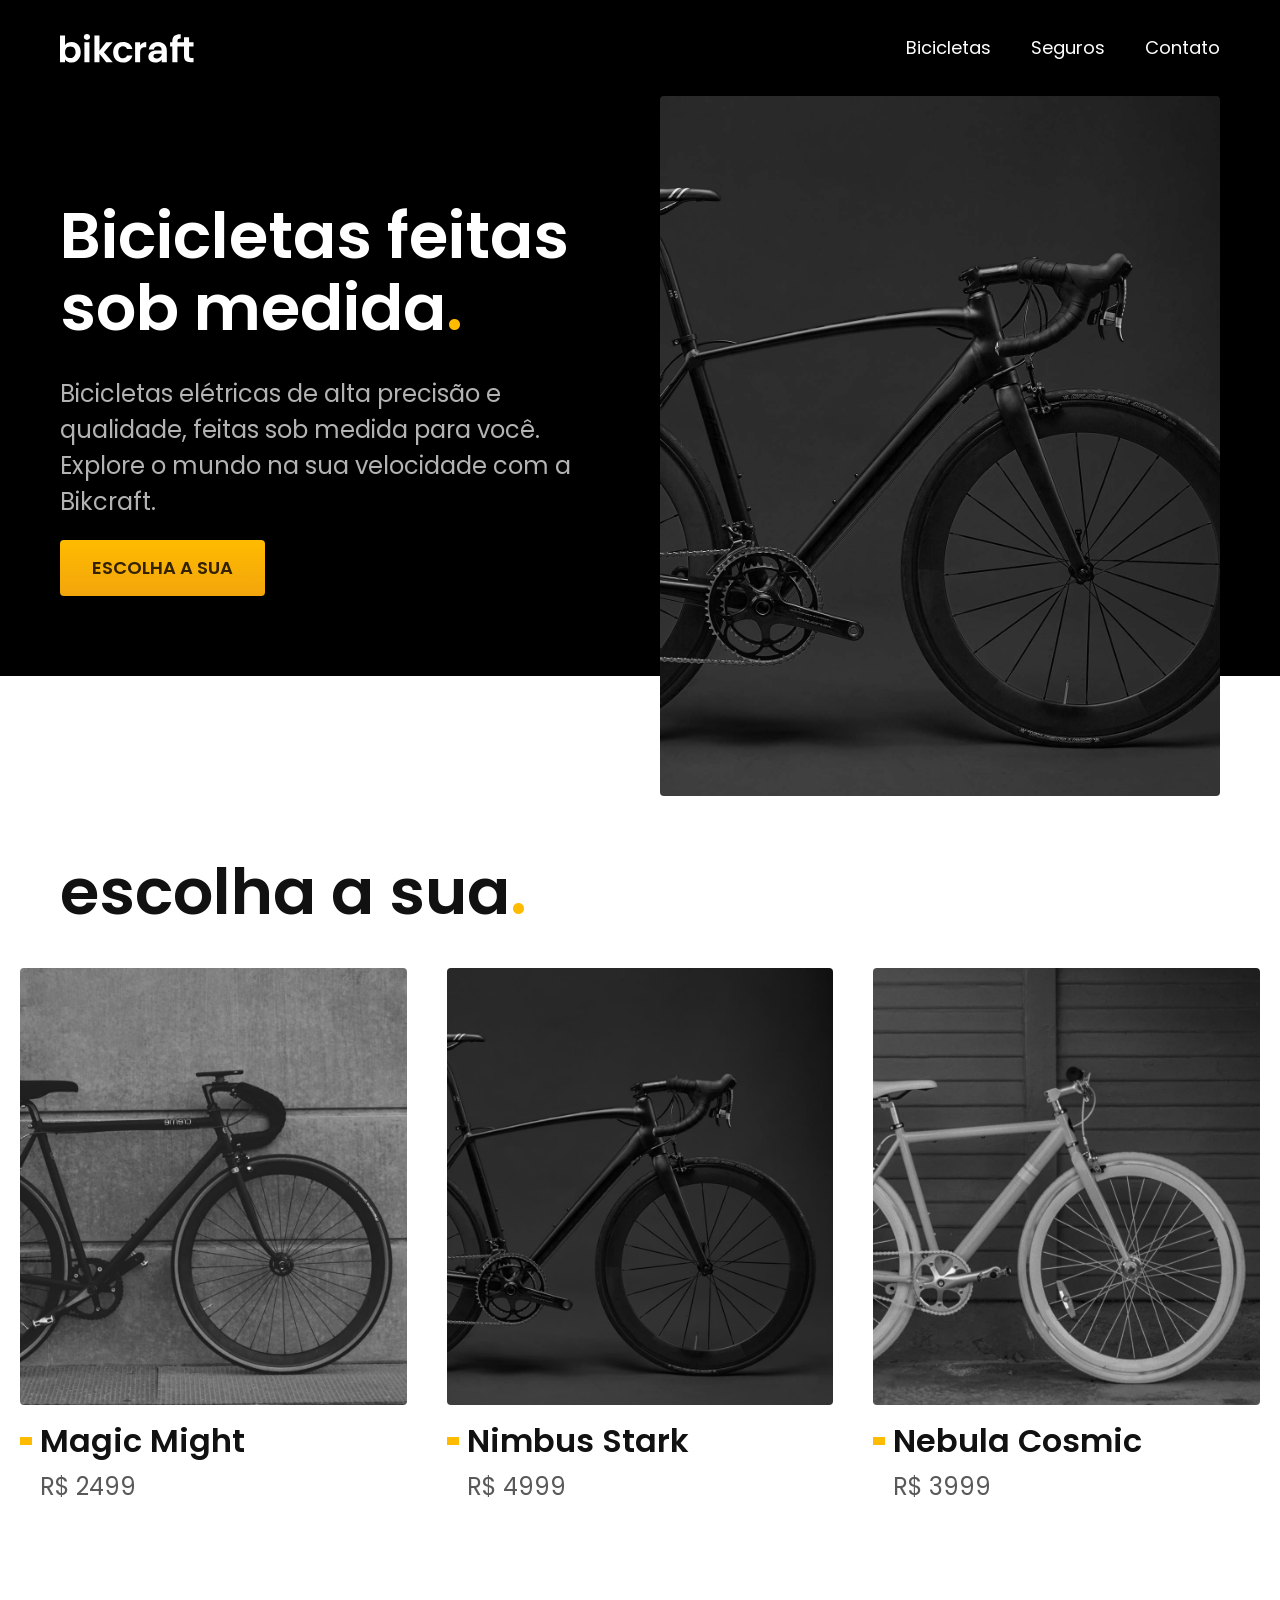
==== projeto-bikcraft-feito-por-mim/index.html @ 69e7bd7e "1012 Bicicletas Lista" ====
<!DOCTYPE html>
<html lang="pt-br">

<head>
    <meta charset="UTF-8">
    <meta http-equiv="X-UA-Compatible" content="IE=edge">
    <meta name="viewport" content="width=device-width, initial-scale=1.0">

    <title>projeto-Bikcraft-feito-por-mim-acompanhando-professor</title>
    <!-- O titulo é uma parte muito importante para otimizar a busca do site no google. -->

    <meta name="description"
        content="Bicicletas elétricas de alta precisão e qualidade, feitas sob medida para você. Explore o mundo na sua velocidade com a Bikcraft.">
    <!-- A área de descrição do site é importante para falar qual o proposito do site para o usuário -->

    <link rel="stylesheet" href="./css/style.css">

    <!-- FONTES -->
    <link rel="preconnect" href="https://fonts.googleapis.com">
    <link rel="preconnect" href="https://fonts.gstatic.com" crossorigin>
    <link
        href="https://fonts.googleapis.com/css2?family=Poppins:wght@400;600&family=Roboto:ital,wght@0,500;1,400&display=swap"
        rel="stylesheet">
</head>
<header class="header-bg">
    <div class="header">
        <a href="./">
            <img src="./img/bikcraft.svg" alt="Bikcraft">
        </a>
        <nav aria-label="primaria">
            <ul class="header-menu font-1-m cor-0">
                <li><a href="./bicicletas.html">Bicicletas</a></li>
                <li><a href="./seguros.html">Seguros</a></li>
                <li><a href="./contato.html">Contato</a></li>
            </ul>
        </nav>
    </div>
</header>

<main class="intro-bg">
    <div class="intro">
        <div class="intro-conteudo">
            <h1 class="font-1-xxl cor-0">Bicicletas feitas sob medida<span class="cor-p1">.</span></h1>
            <p class="font-2-l cor-5">Bicicletas elétricas de alta precisão e qualidade, feitas sob medida para
                você.
                Explore o mundo na sua
                velocidade com a Bikcraft.</p>
            <a class="botao" href="./bicicletas.html">Escolha a sua</a>
        </div>
        <div>
            <img src="./img/fotos/introducao.jpg" alt="Bicicleta elétrica preta.">
        </div>
    </div>
</main>


<article class="bicicletas-lista">
    <h2 class="font-1-xxl">escolha a sua<span class="cor-p1">.</span></h2>
    <ul>
        <li><a href="./bicicletas/magic.html">
                <img src="./img/bicicletas/magic-home.jpg" alt="Bicicleta preta">
                <h3 class="font-1-xl">Magic Might</h3>
                <span class="font-2-l cor-8">R$ 2499</span>
            </a>
        </li>

        <li><a href="./bicicletas/nimbus.html">
                <img src="./img/bicicletas/nimbus-home.jpg" alt="Bicicleta preta">
                <h3 class="font-1-xl">Nimbus Stark</h3>
                <span class="font-2-l cor-8">R$ 4999</span>
            </a>
        </li>

        <li><a href="./bicicletas/nebula.html">
                <img src="./img/bicicletas/nebula-home.jpg" alt="Bicicleta preta">
                <h3 class="font-1-xl">Nebula Cosmic</h3>
                <span class="font-2-l cor-8">R$ 3999</span>
            </a>
        </li>
    </ul>
</article>

<body>
</body>

</html>
---- projeto-bikcraft-feito-por-mim/css/style.css ----
@import url(./global/global.css);
@import url(./utilidades/tipografia.css);
@import url(./utilidades/cores.css);

@import url(./global/header.css);

/* UTILIDADES */
@import url(./utilidades/componente.css);

/* HOME */
@import url(./home/intro.css);

/* BICICLETAS */
@import url(./bicicletas/bicicletas-lista.css);
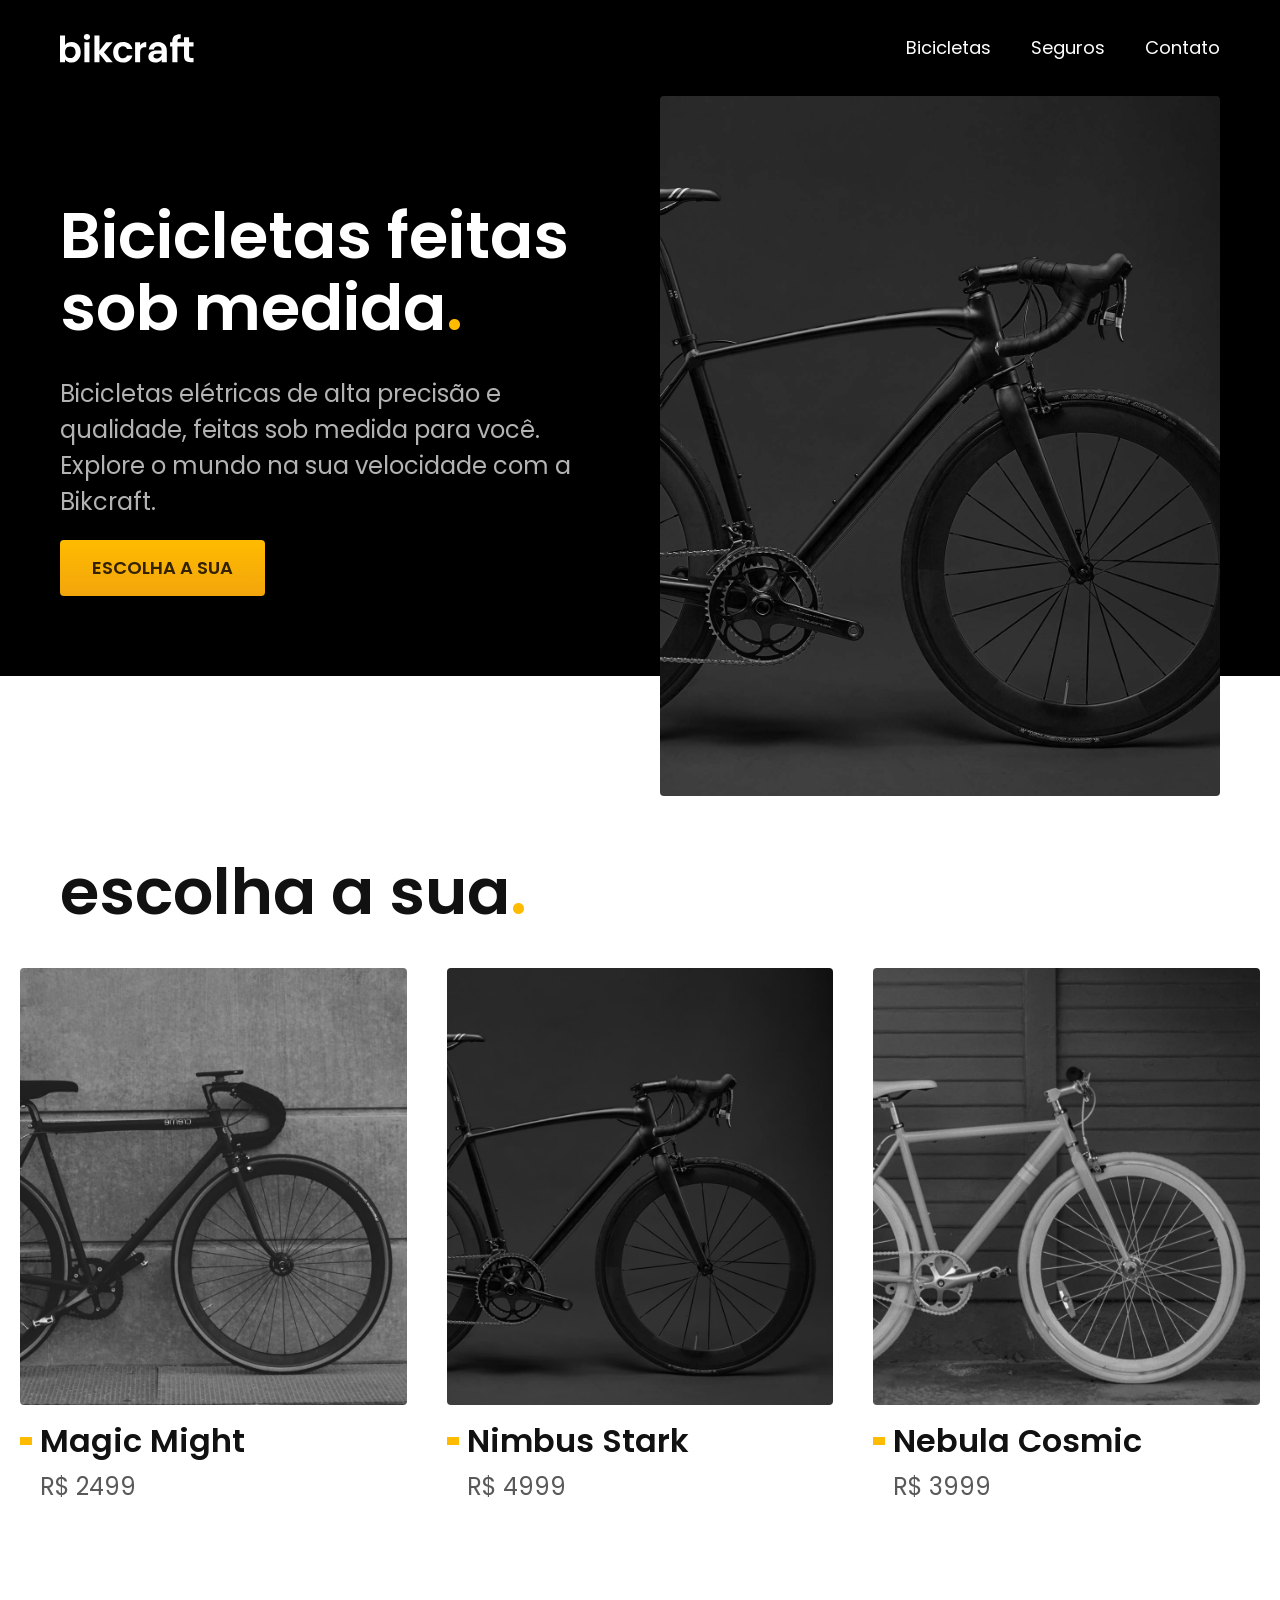
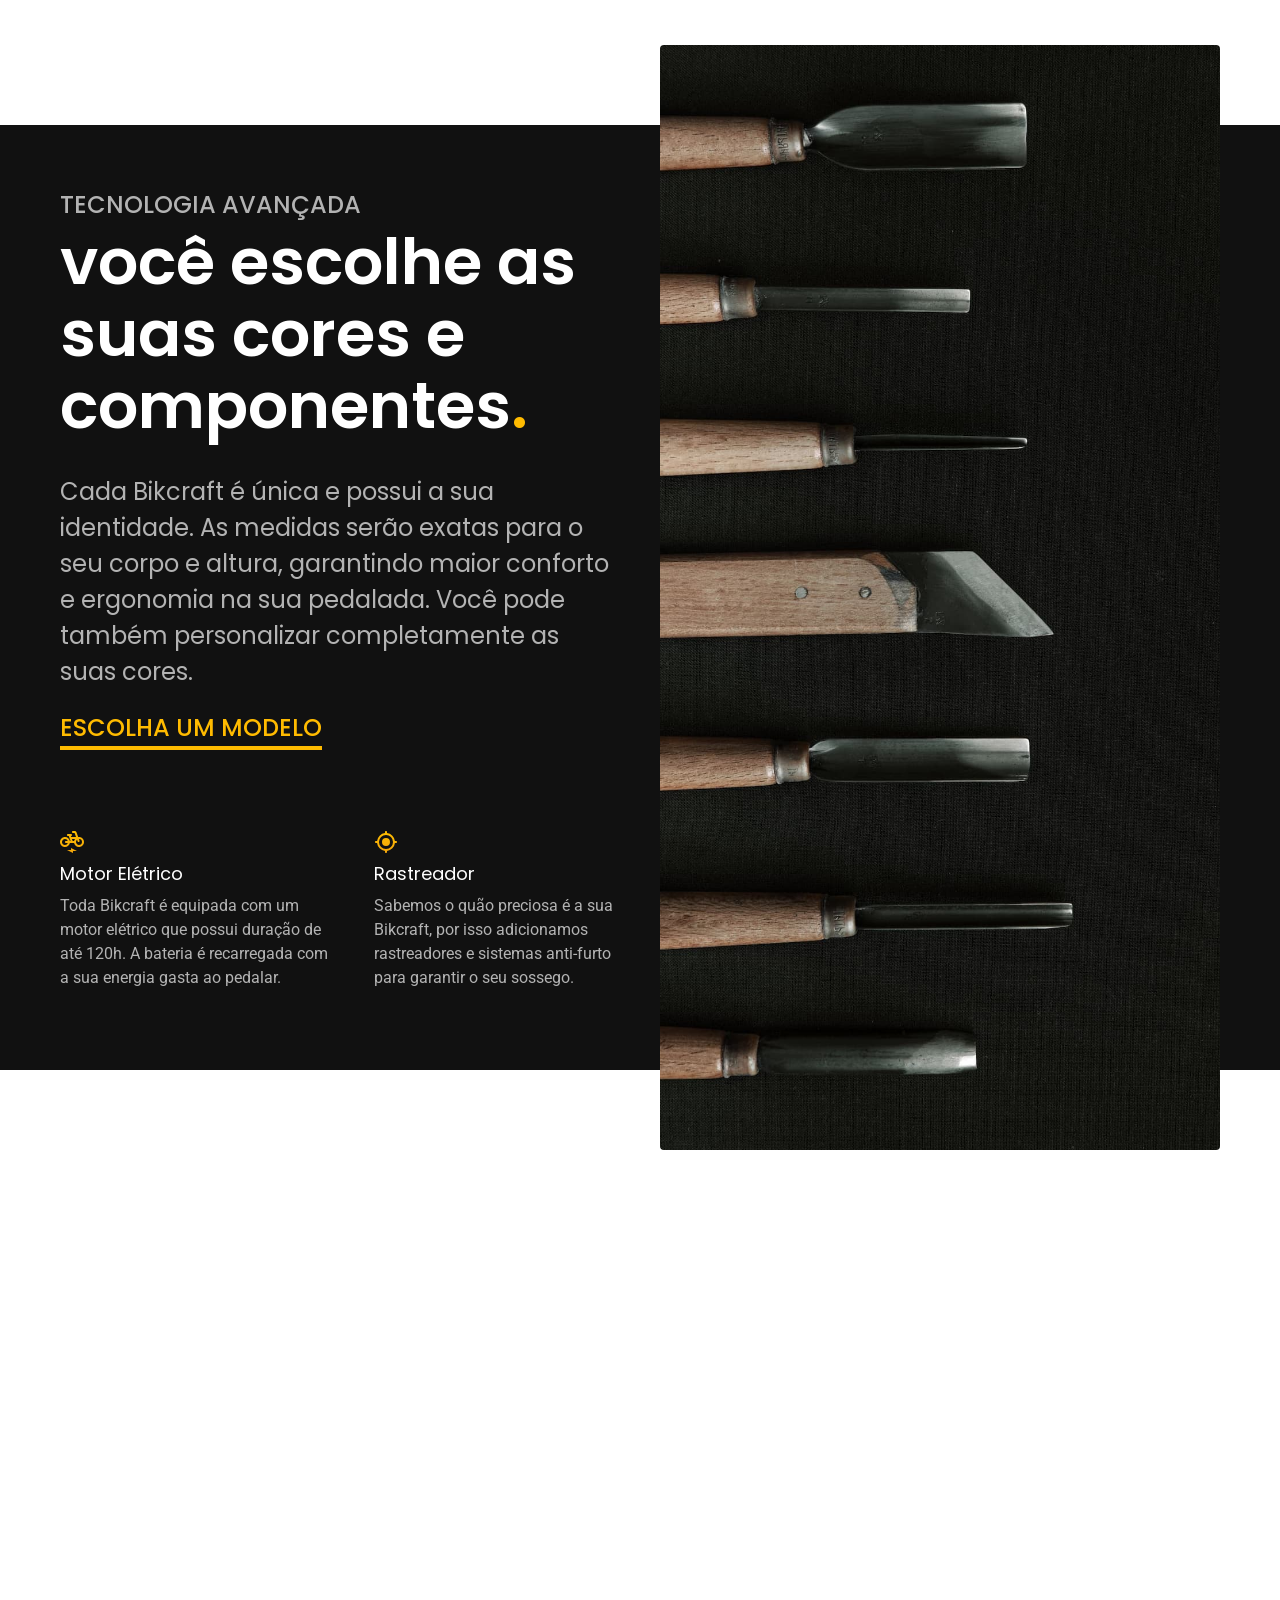
==== commit 05839cdf: "1014 Tecnologia" ====
--- a/projeto-bikcraft-feito-por-mim/index.html
+++ b/projeto-bikcraft-feito-por-mim/index.html
@@ -23,7 +23,7 @@
         rel="stylesheet">
 </head>
 <header class="header-bg">
-    <div class="header">
+    <div class=" header container">
         <a href="./">
             <img src="./img/bikcraft.svg" alt="Bikcraft">
         </a>
@@ -38,7 +38,7 @@
 </header>
 
 <main class="intro-bg">
-    <div class="intro">
+    <div class="container intro">
         <div class="intro-conteudo">
             <h1 class="font-1-xxl cor-0">Bicicletas feitas sob medida<span class="cor-p1">.</span></h1>
             <p class="font-2-l cor-5">Bicicletas elétricas de alta precisão e qualidade, feitas sob medida para
@@ -55,7 +55,7 @@
 
 
 <article class="bicicletas-lista">
-    <h2 class="font-1-xxl">escolha a sua<span class="cor-p1">.</span></h2>
+    <h2 class="container font-1-xxl">escolha a sua<span class="cor-p1">.</span></h2>
     <ul>
         <li><a href="./bicicletas/magic.html">
                 <img src="./img/bicicletas/magic-home.jpg" alt="Bicicleta preta">
@@ -80,6 +80,41 @@
     </ul>
 </article>
 
+<article class="tecnologia-bg">
+    <div class="tecnologia container">
+        <div class="tecnologia-conteudo">
+            <span class="font-2-l-b cor-5">Tecnologia Avançada</span>
+            <h2 class="font-1-xxl cor-0">você escolhe as suas cores e componentes<span class="cor-p1">.</span></h2>
+            <p class="font-2-l cor-5">Cada Bikcraft é única e possui a sua identidade. As medidas serão exatas para o
+                seu corpo e altura,
+                garantindo maior conforto e ergonomia na sua pedalada. Você pode também personalizar completamente as
+                suas cores.</p>
+            <a class="link" href="./bicicletas.html">Escolha um modelo</a>
+            <div class="tecnologia-vantagem">
+                <div>
+                    <img src="./img/icones/eletrica.svg" alt="">
+                    <h3 class="font-1-m cor-0">Motor Elétrico</h3>
+                    <p class="font-2-s cor-5">Toda Bikcraft é equipada com um motor elétrico que possui duração de até
+                        120h.
+                        A bateria é
+                        recarregada com a sua energia gasta ao pedalar.</p>
+                </div>
+                <div>
+                    <img src="./img/icones/rastreador.svg" alt="">
+                    <h3 class="font-1-m cor-0">Rastreador</h3>
+                    <p class="font-2-s cor-5">Sabemos o quão preciosa é a sua Bikcraft, por isso adicionamos
+                        rastreadores e
+                        sistemas anti-furto
+                        para garantir o seu sossego.</p>
+                </div>
+            </div>
+        </div>
+        <div class="tecnologia-img">
+            <img src="./img/fotos/tecnologia.jpg" alt="">
+        </div>
+    </div>
+</article>
+
 <body>
 </body>
 
--- a/projeto-bikcraft-feito-por-mim/css/style.css
+++ b/projeto-bikcraft-feito-por-mim/css/style.css
@@ -9,6 +9,7 @@
 
 /* HOME */
 @import url(./home/intro.css);
+@import url(./home/tecnologia.css);
 
 /* BICICLETAS */
 @import url(./bicicletas/bicicletas-lista.css);
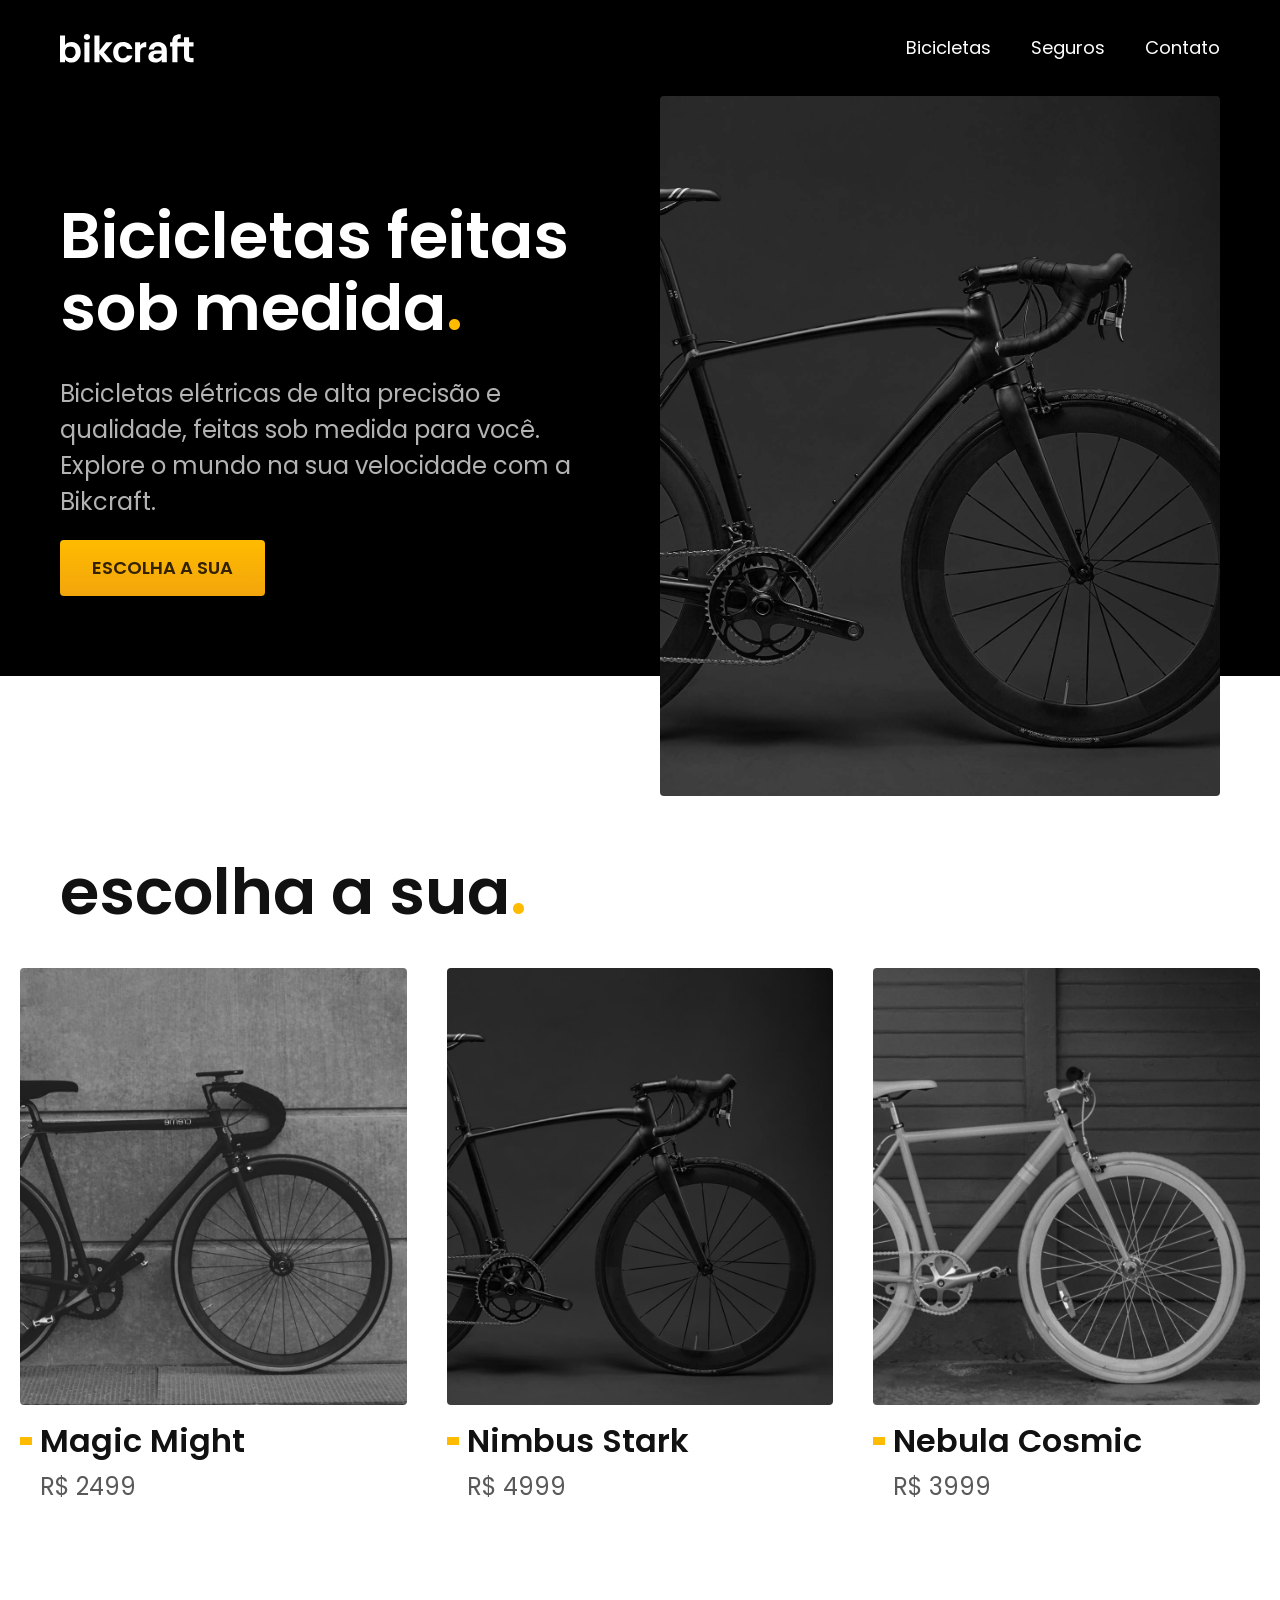
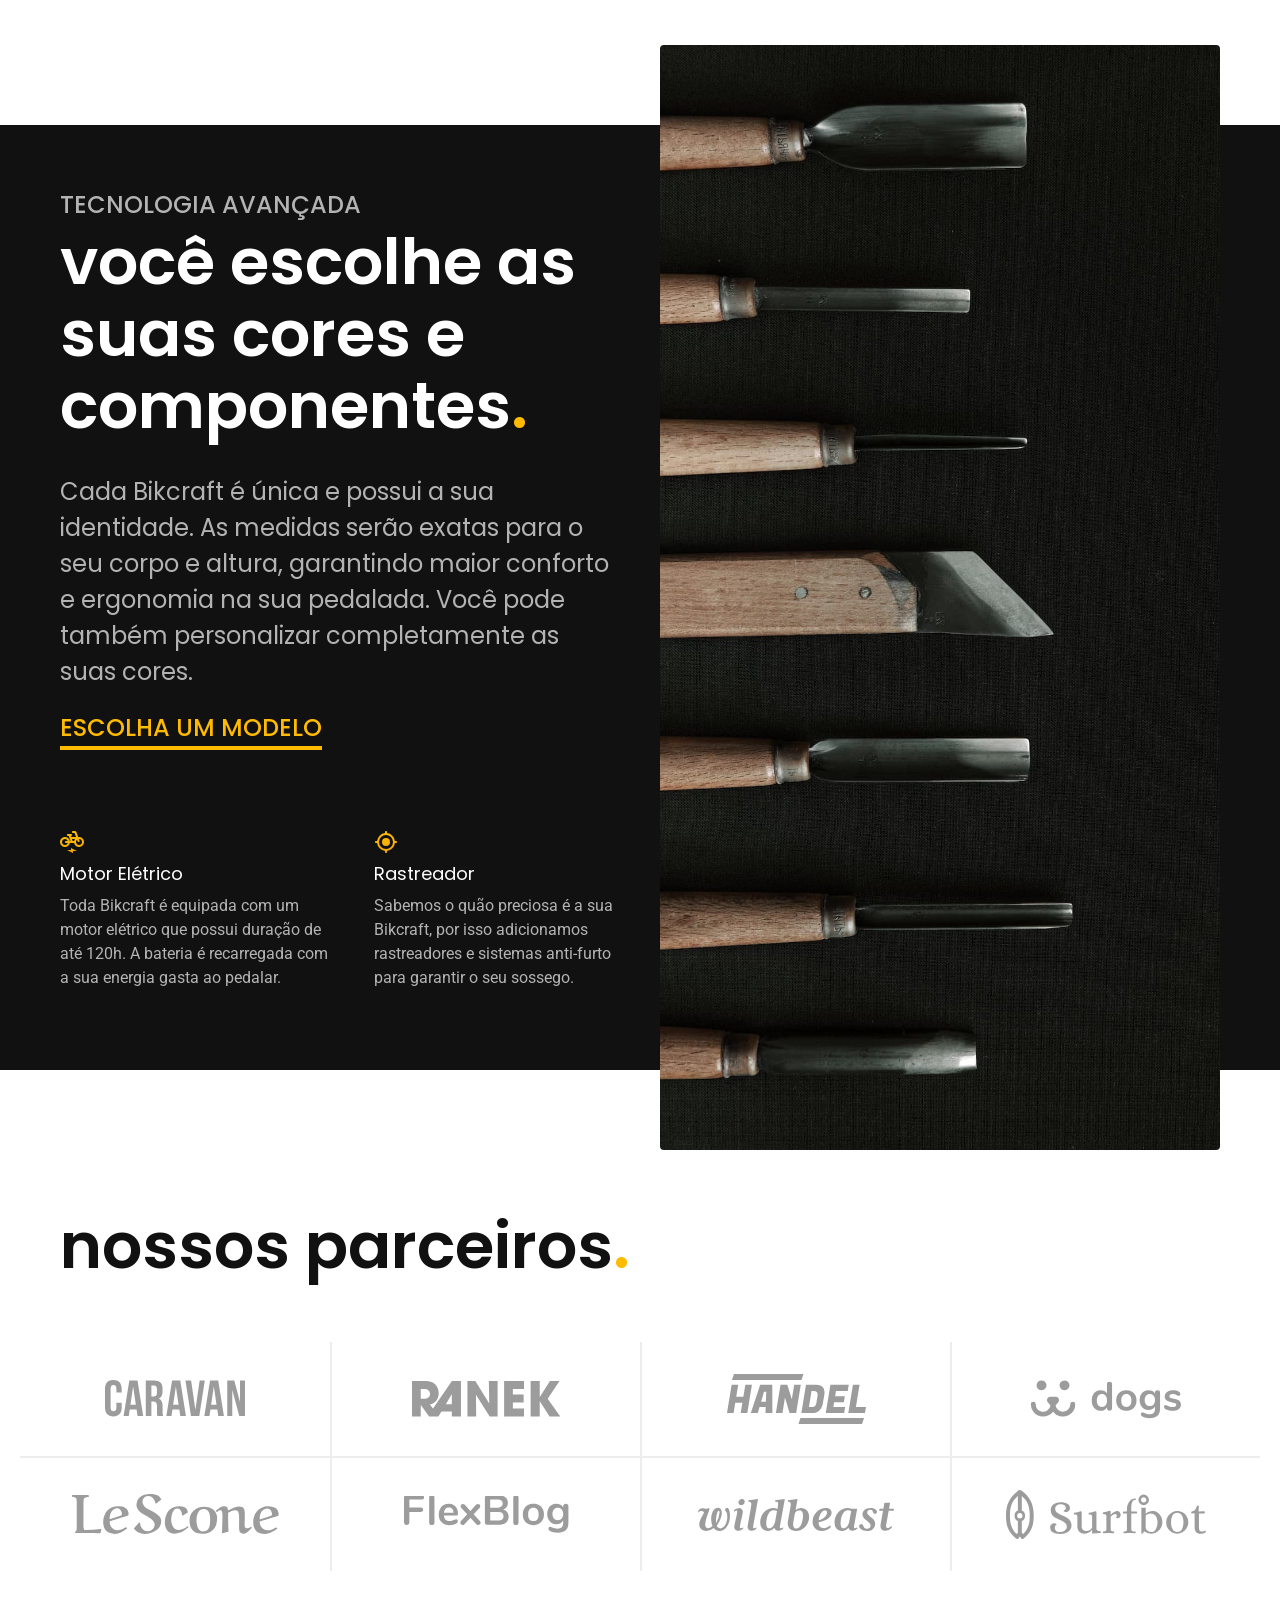
==== commit 8deff1bd: "1015 Parceiros" ====
--- a/projeto-bikcraft-feito-por-mim/index.html
+++ b/projeto-bikcraft-feito-por-mim/index.html
@@ -115,6 +115,19 @@
     </div>
 </article>
 
+<section class="parceiros" aria-label="Nosso Parceiros">
+    <h2 class="container font-1-xxl">nossos parceiros<span class="cor-p1">.</span></h2>
+    <ul>
+        <li><img src="./img/parceiros/caravan.svg" alt="caravan"></li>
+        <li><img src="./img/parceiros/ranek.svg" alt="ranek"></li>
+        <li><img src="./img/parceiros/handel.svg" alt="handel"></li>
+        <li><img src="./img/parceiros/dogs.svg" alt="dogs"></li>
+        <li><img src="./img/parceiros/lescone.svg" alt="lescone"></li>
+        <li><img src="./img/parceiros/flexblog.svg" alt="flexblog"></li>
+        <li><img src="./img/parceiros/wildbeast.svg" alt="wildbeast"></li>
+        <li><img src="./img/parceiros/surfbot.svg" alt="surfbot"></li>
+</section>
+
 <body>
 </body>
 
--- a/projeto-bikcraft-feito-por-mim/css/style.css
+++ b/projeto-bikcraft-feito-por-mim/css/style.css
@@ -10,6 +10,7 @@
 /* HOME */
 @import url(./home/intro.css);
 @import url(./home/tecnologia.css);
+@import url(./home/parceiros.css);
 
 /* BICICLETAS */
 @import url(./bicicletas/bicicletas-lista.css);
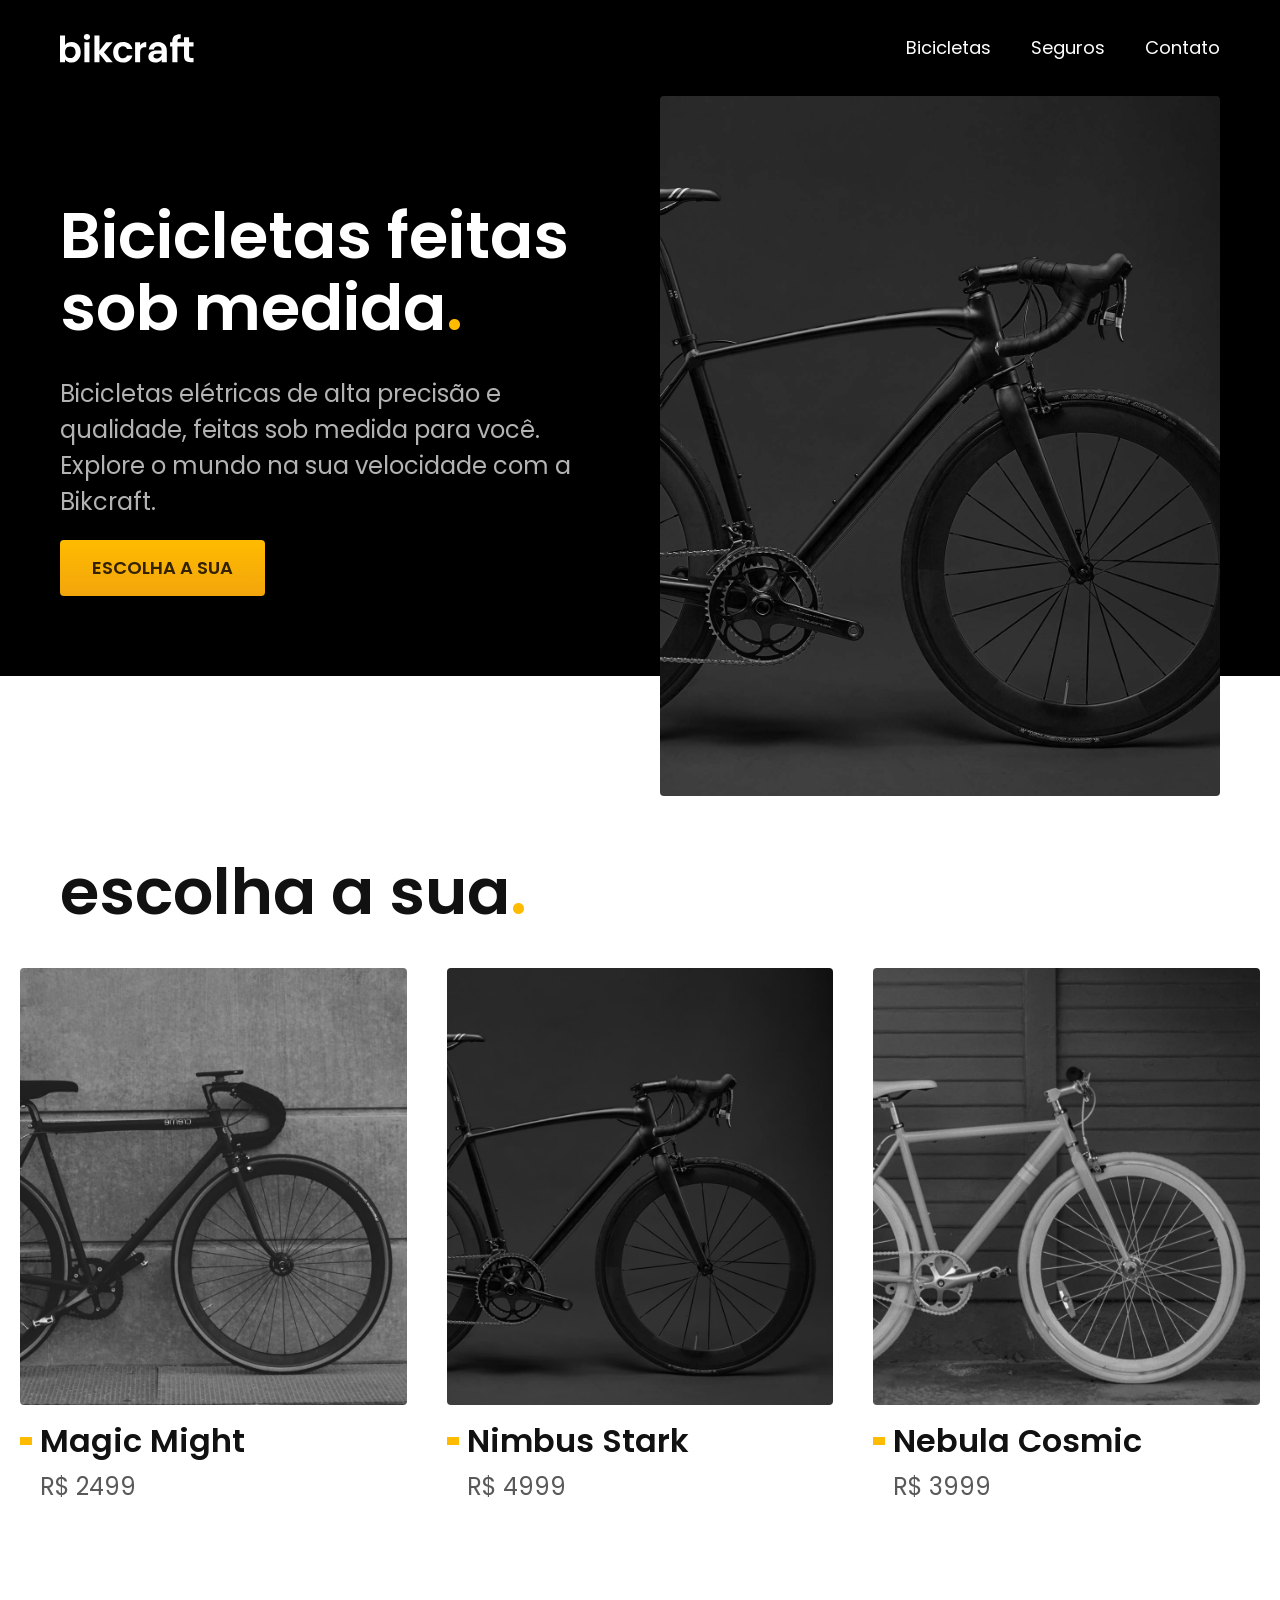
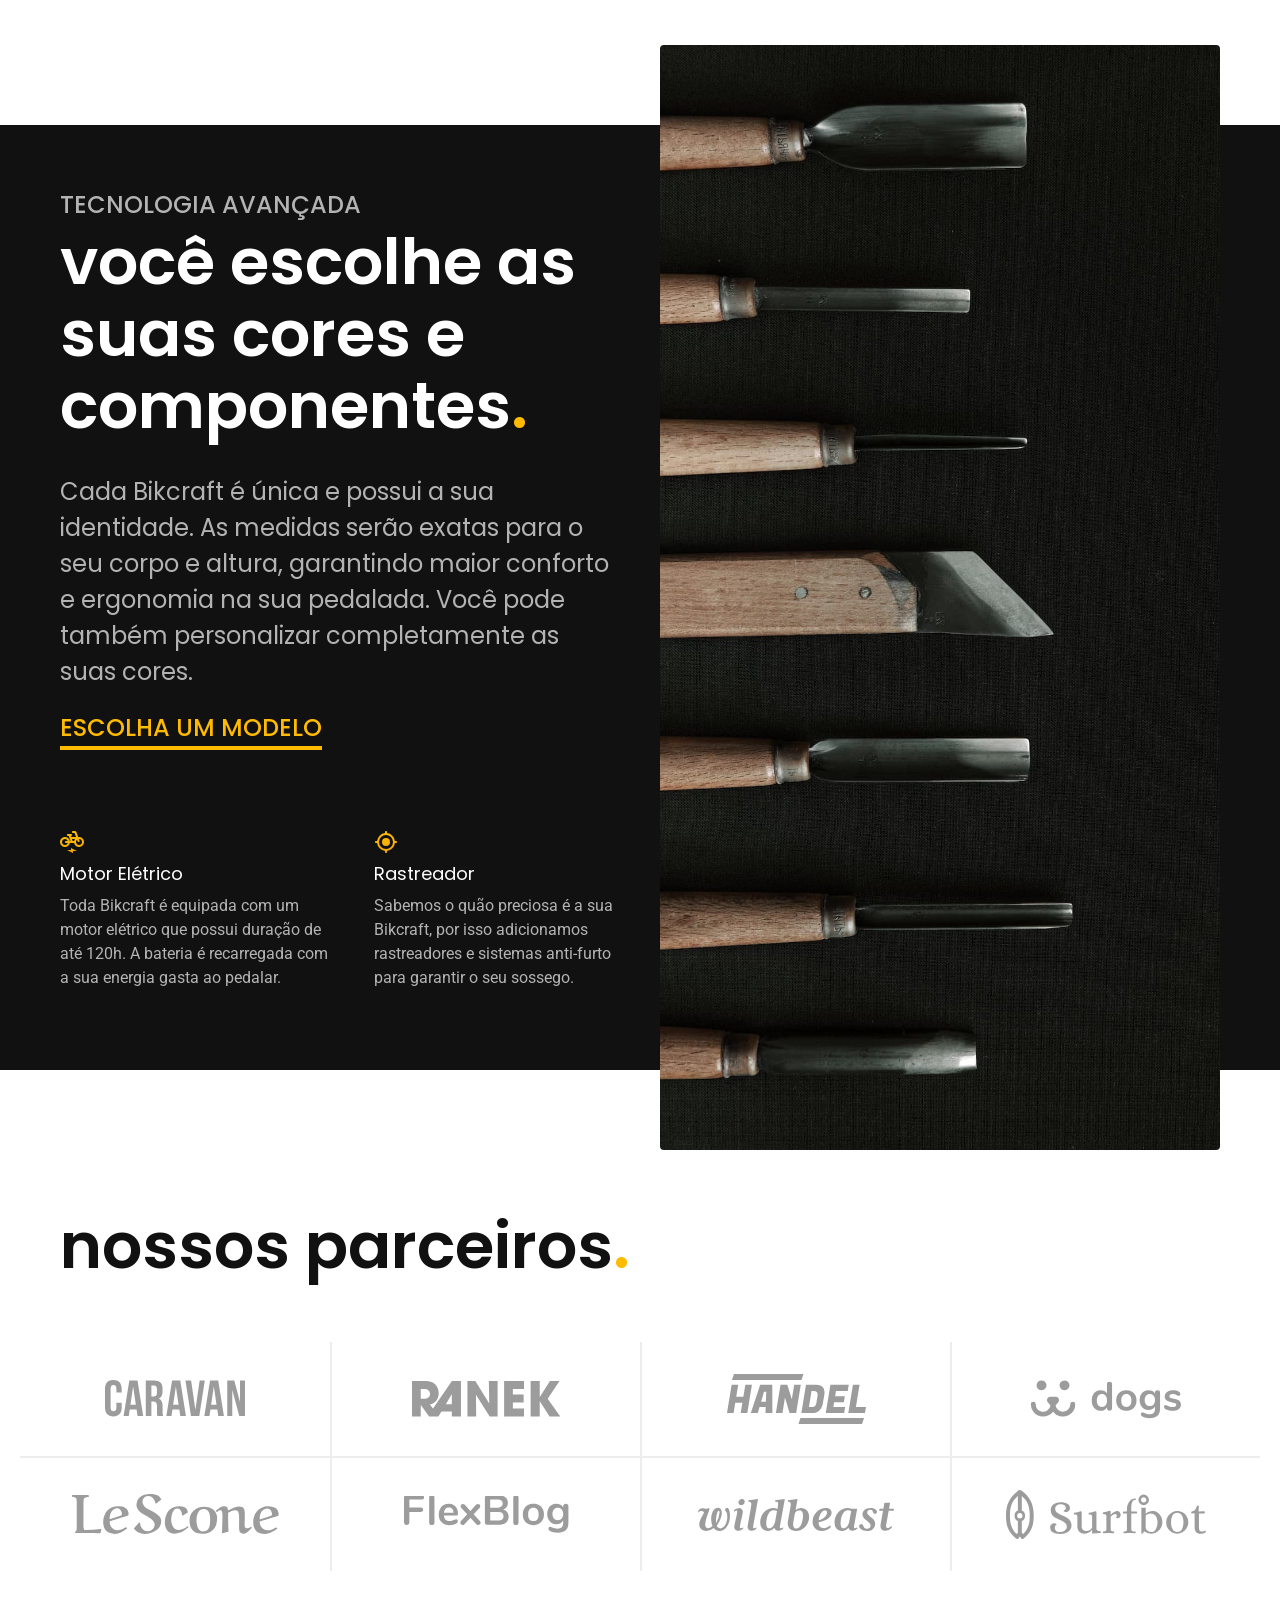
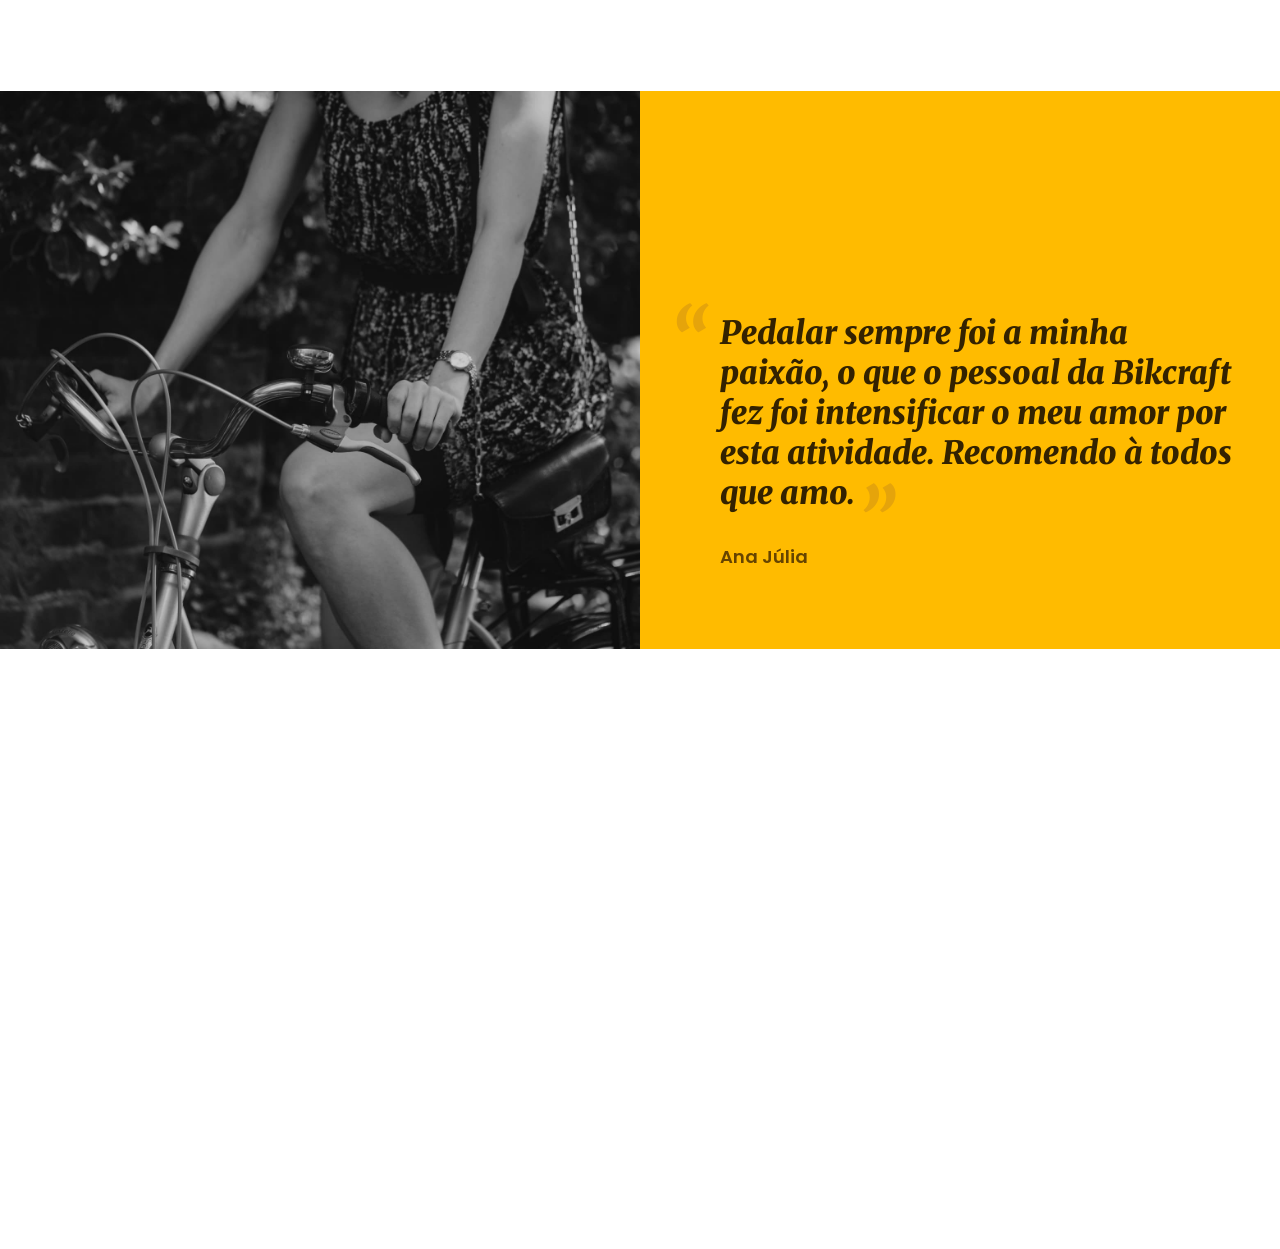
==== commit 812725c5: "1016 Depoimento" ====
--- a/projeto-bikcraft-feito-por-mim/index.html
+++ b/projeto-bikcraft-feito-por-mim/index.html
@@ -19,7 +19,7 @@
     <link rel="preconnect" href="https://fonts.googleapis.com">
     <link rel="preconnect" href="https://fonts.gstatic.com" crossorigin>
     <link
-        href="https://fonts.googleapis.com/css2?family=Poppins:wght@400;600&family=Roboto:ital,wght@0,500;1,400&display=swap"
+        href="https://fonts.googleapis.com/css2?family=Merriweather:ital,wght@1,900&family=Poppins:wght@400;600&family=Roboto:ital,wght@0,500;1,400&display=swap"
         rel="stylesheet">
 </head>
 <header class="header-bg">
@@ -128,6 +128,19 @@
         <li><img src="./img/parceiros/surfbot.svg" alt="surfbot"></li>
 </section>
 
+<section class="depoimento" aria-label="Depoimento">
+    <div>
+        <img src="./img/fotos/depoimento.jpg" alt="Pessoa pedalando uma bicicleta Bikcraft.">
+    </div>
+    <div class="depoimento-conteudo">
+        <blockquote class="font-1-xl cor-p5">
+            <p>Pedalar sempre foi a minha paixão, o que o pessoal da Bikcraft fez foi intensificar o meu amor por esta
+                atividade. Recomendo à todos que amo.</p>
+        </blockquote>
+        <span class="font-1-m-b cor-p4">Ana Júlia</span>
+    </div>
+</section>
+
 <body>
 </body>
 
--- a/projeto-bikcraft-feito-por-mim/css/style.css
+++ b/projeto-bikcraft-feito-por-mim/css/style.css
@@ -11,6 +11,7 @@
 @import url(./home/intro.css);
 @import url(./home/tecnologia.css);
 @import url(./home/parceiros.css);
+@import url(./home/depoimento.css);
 
 /* BICICLETAS */
 @import url(./bicicletas/bicicletas-lista.css);
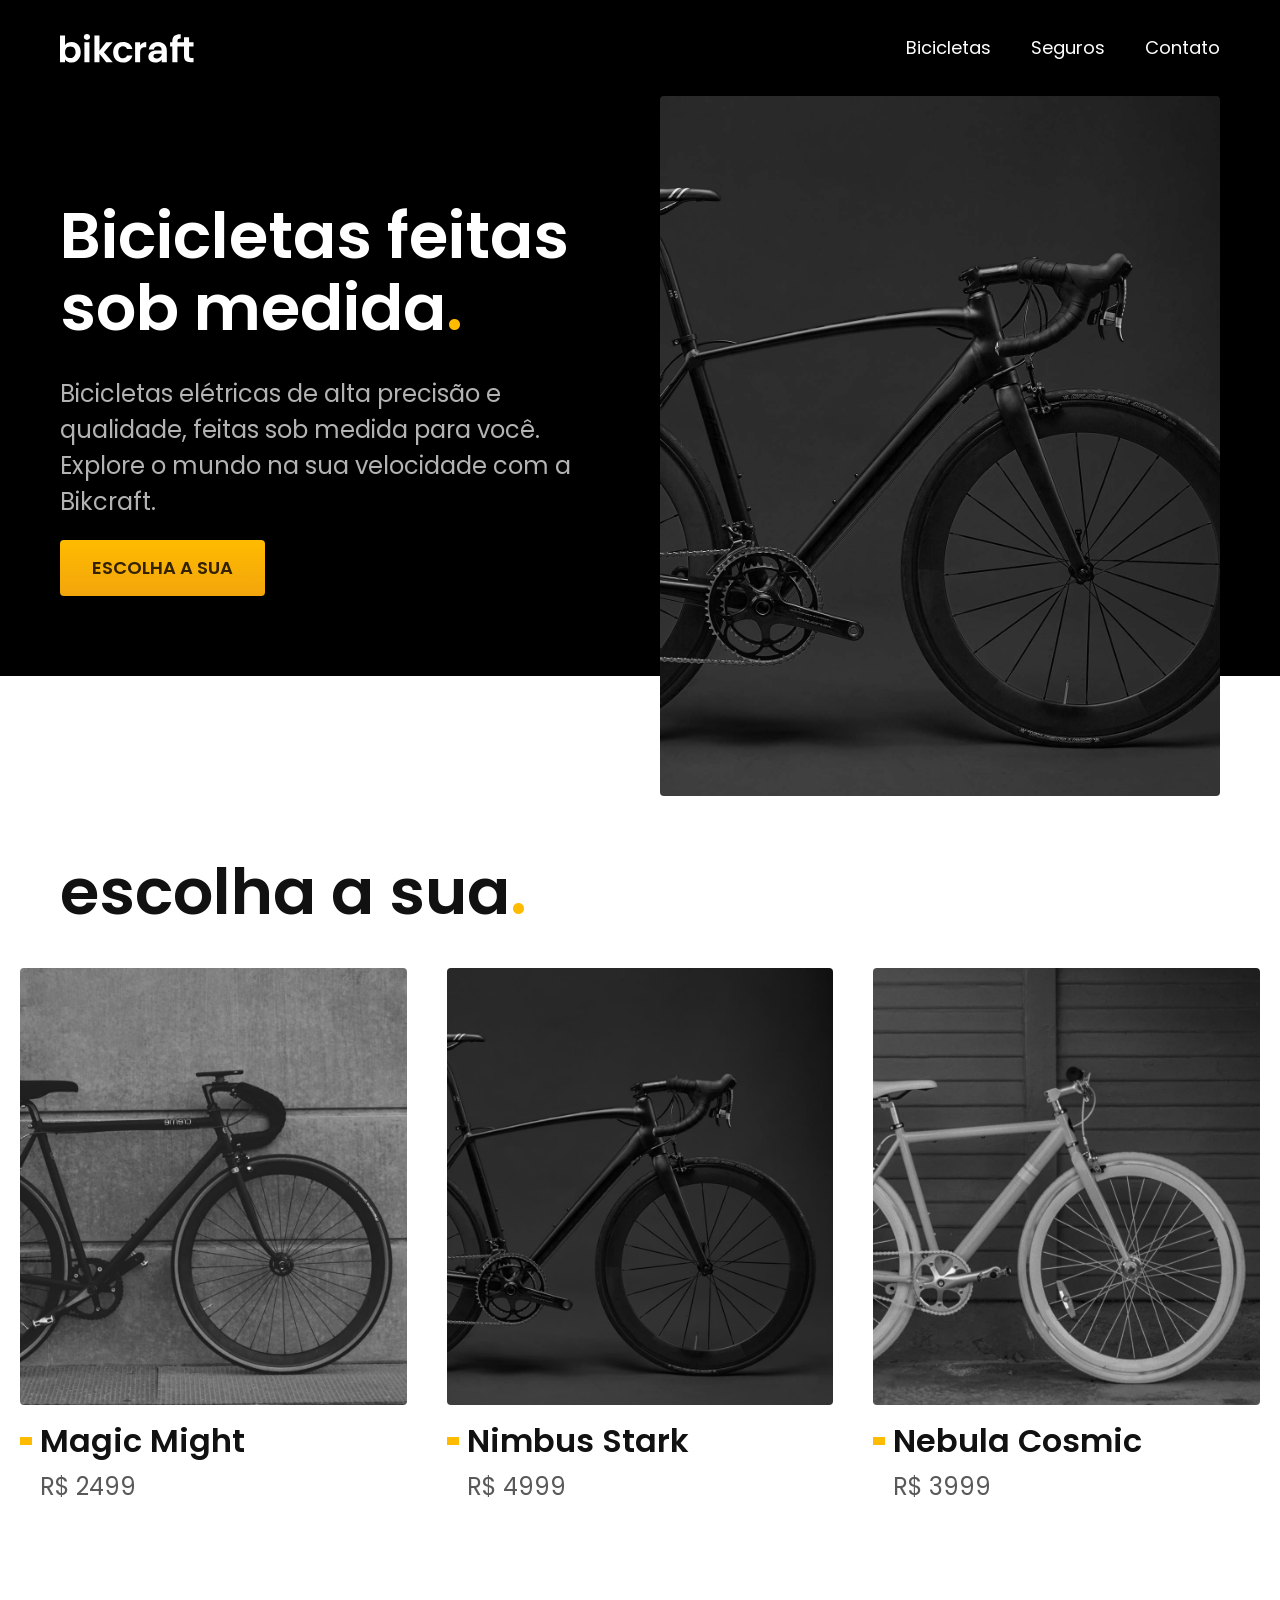
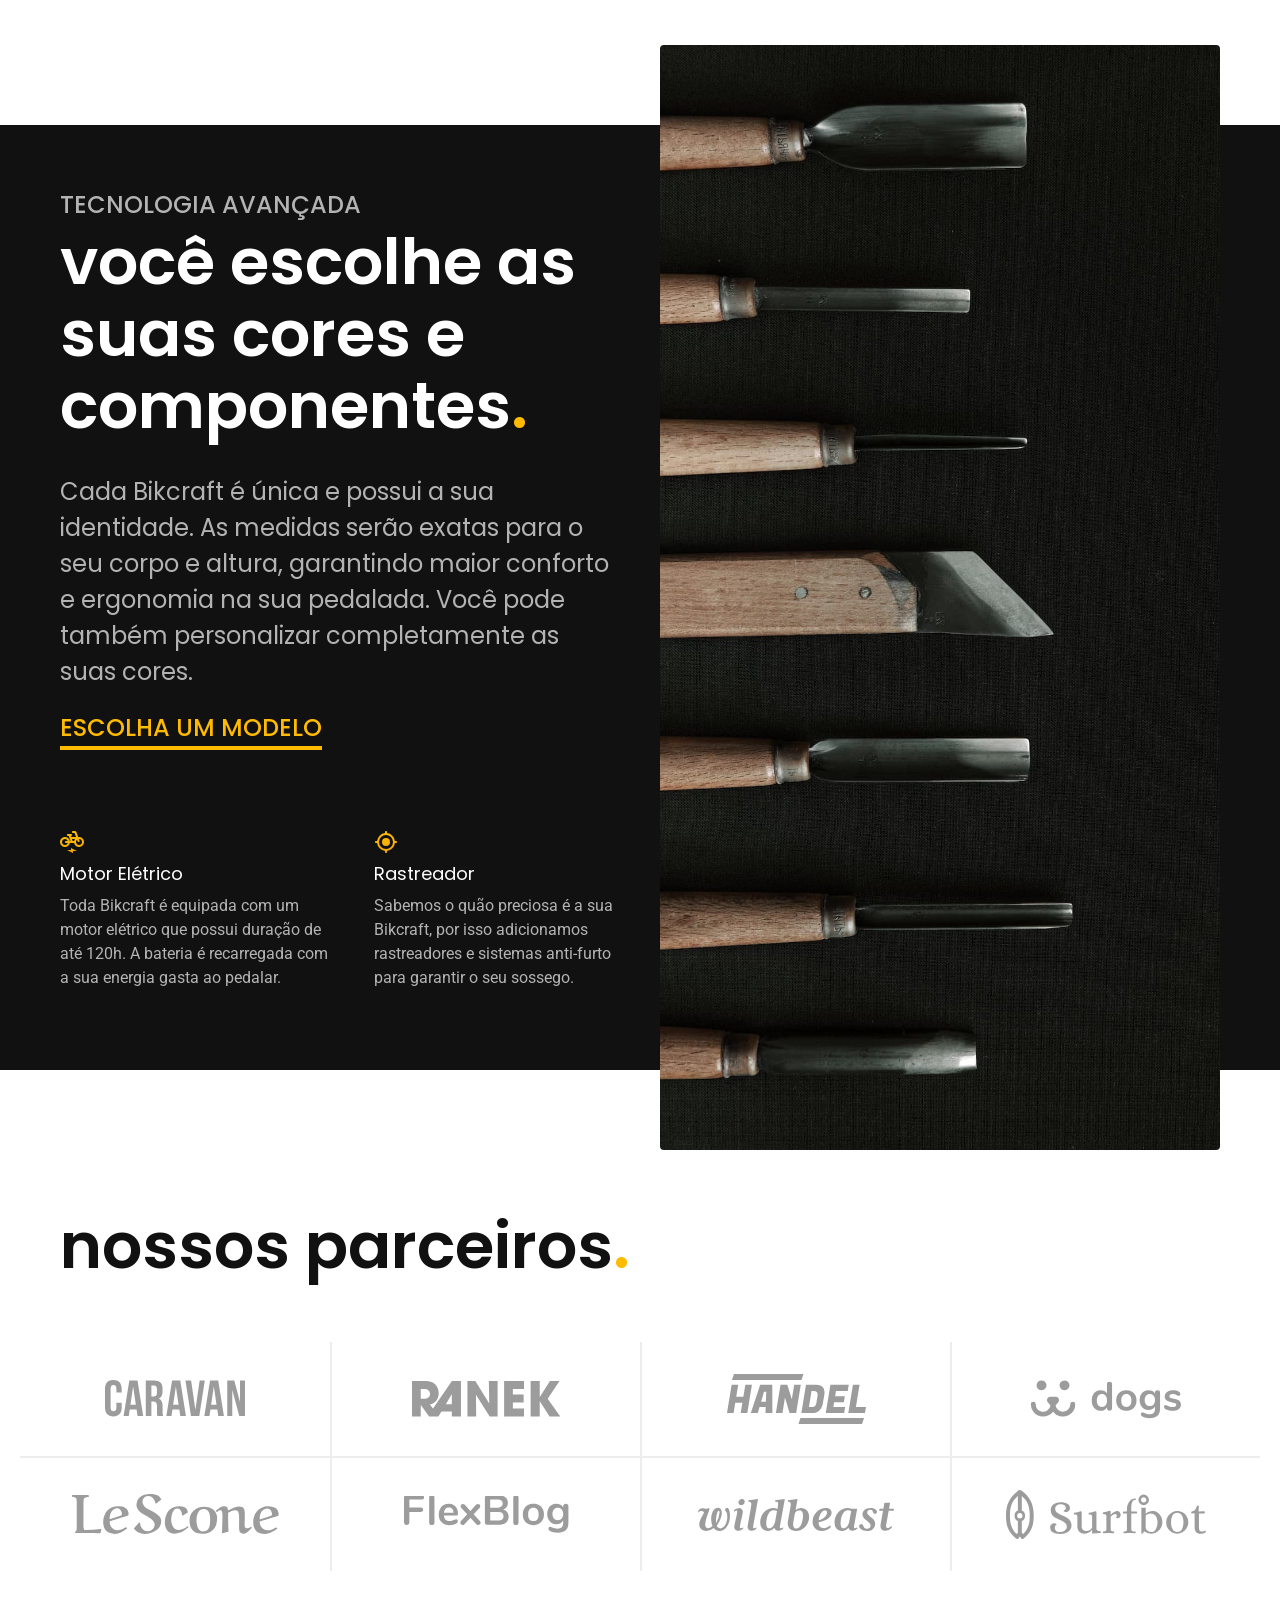
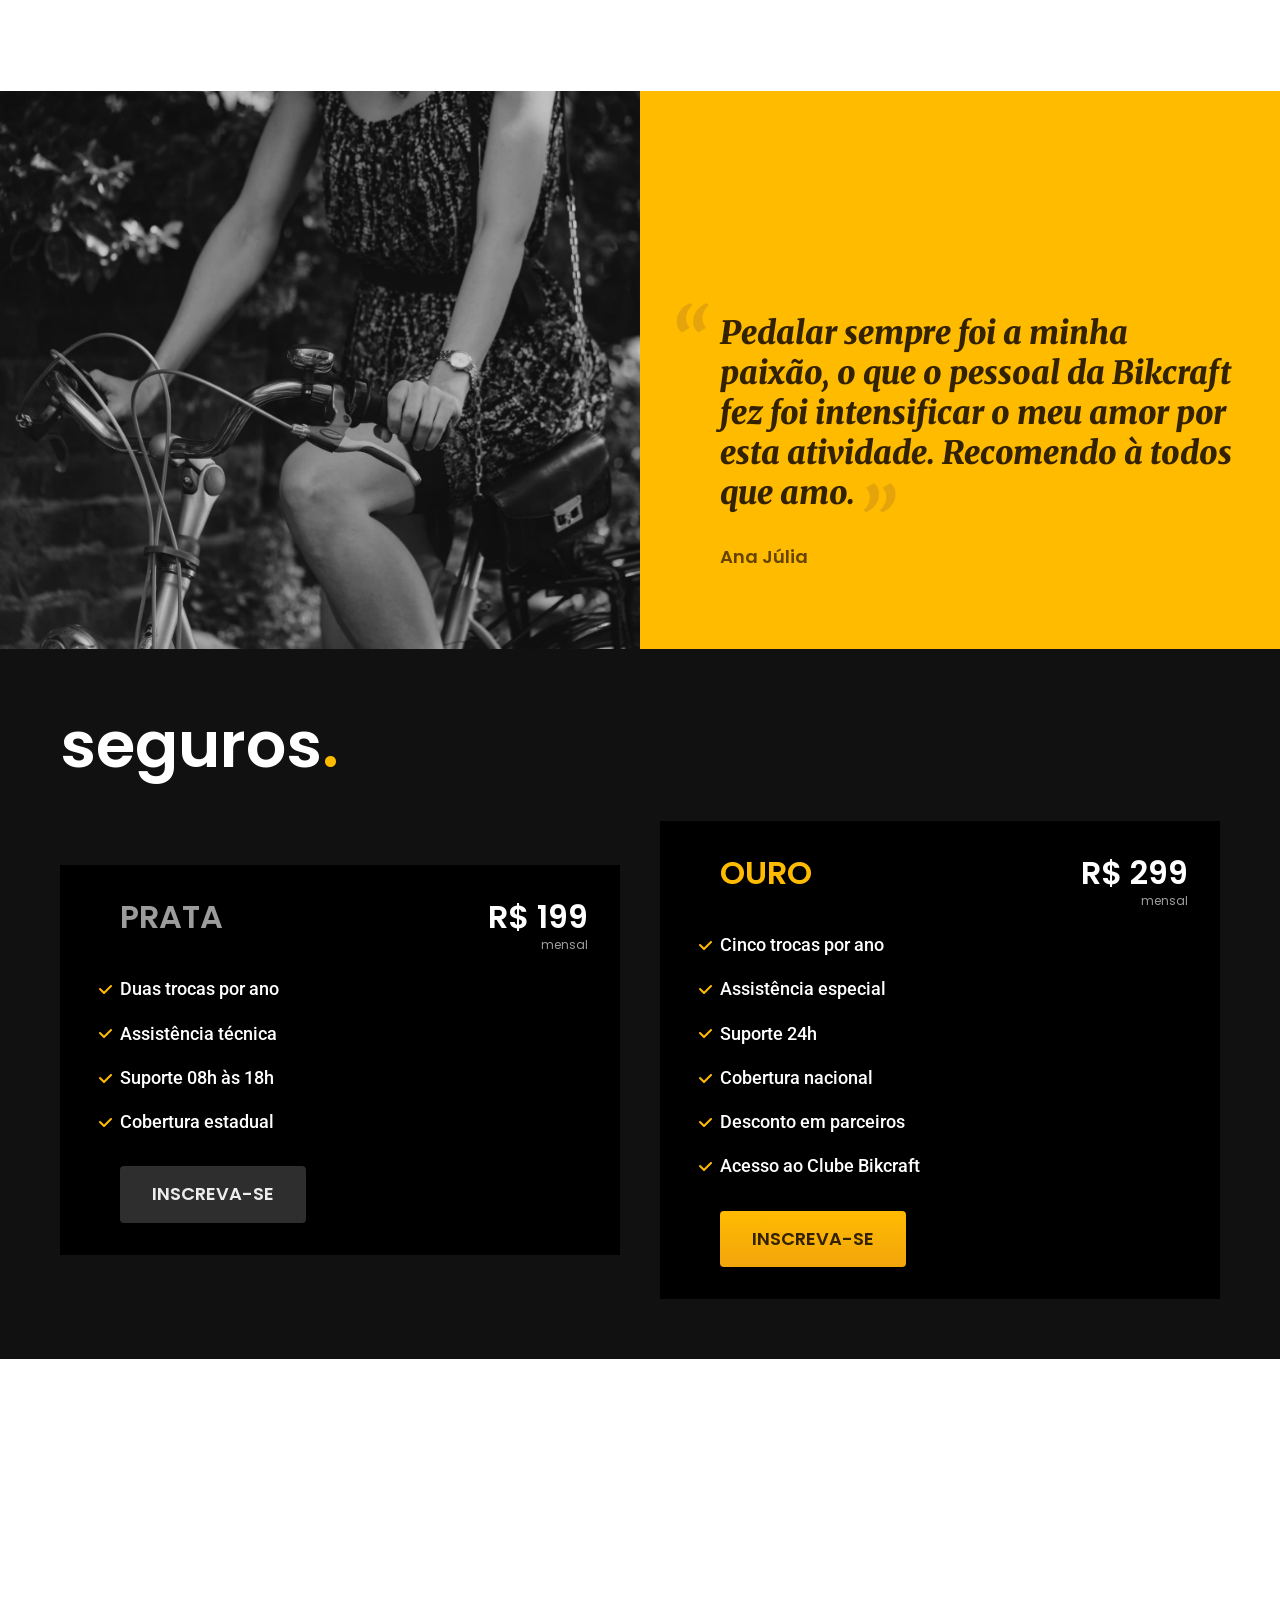
==== commit 073dbc68: "1017 Seguros" ====
--- a/projeto-bikcraft-feito-por-mim/index.html
+++ b/projeto-bikcraft-feito-por-mim/index.html
@@ -141,6 +141,37 @@
     </div>
 </section>
 
+<article class="seguros-bg">
+    <div class="container seguros">
+        <h2 class="font-1-xxl cor-0">seguros<span class="cor-p1">.</span></h2>
+        <div class="seguros-itens">
+            <h3 class="font-1-xl cor-6">PRATA</h3>
+            <span class="font-1-xl cor-0">R$ 199 <span class="font-1-xs cor-6">mensal</span></span>
+            <ul class="font-2-m cor-0">
+                <li>Duas trocas por ano</li>
+                <li>Assistência técnica</li>
+                <li>Suporte 08h às 18h</li>
+                <li>Cobertura estadual</li>
+            </ul>
+            <a class="botao secundaria" href="./orcamento.html">Inscreva-se</a>
+        </div>
+
+        <div class="seguros-itens">
+            <h3 class="font-1-xl cor-p1">OURO</h3>
+            <span class="font-1-xl cor-0">R$ 299 <span class="font-1-xs cor-6">mensal</span></span>
+            <ul class="font-2-m cor-0">
+                <li>Cinco trocas por ano</li>
+                <li>Assistência especial</li>
+                <li>Suporte 24h</li>
+                <li>Cobertura nacional</li>
+                <li>Desconto em parceiros</li>
+                <li>Acesso ao Clube Bikcraft</li>
+            </ul>
+            <a class="botao" href="./orcamento.html">Inscreva-se</a>
+        </div>
+    </div>
+</article>
+
 <body>
 </body>
 
--- a/projeto-bikcraft-feito-por-mim/css/style.css
+++ b/projeto-bikcraft-feito-por-mim/css/style.css
@@ -15,3 +15,6 @@
 
 /* BICICLETAS */
 @import url(./bicicletas/bicicletas-lista.css);
+
+/* SEGUROS */
+@import url(./seguros/seguros.css);
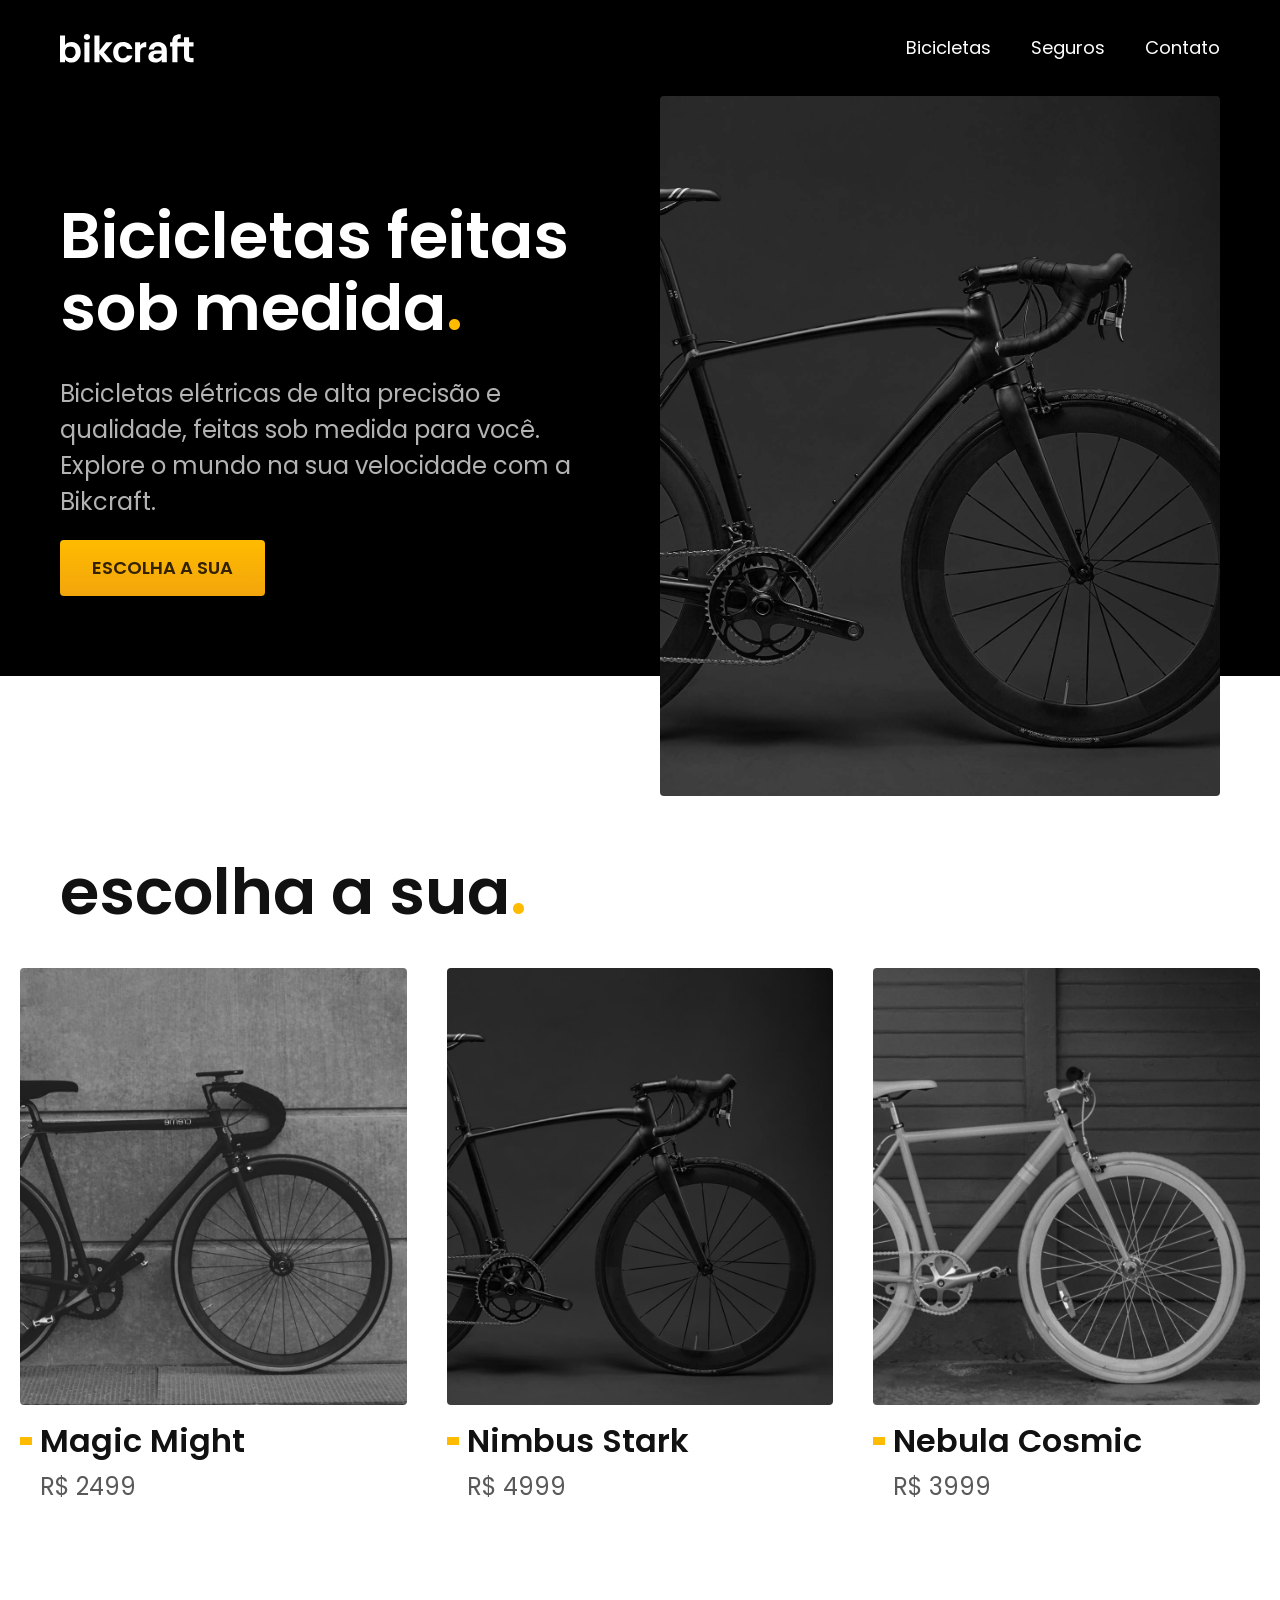
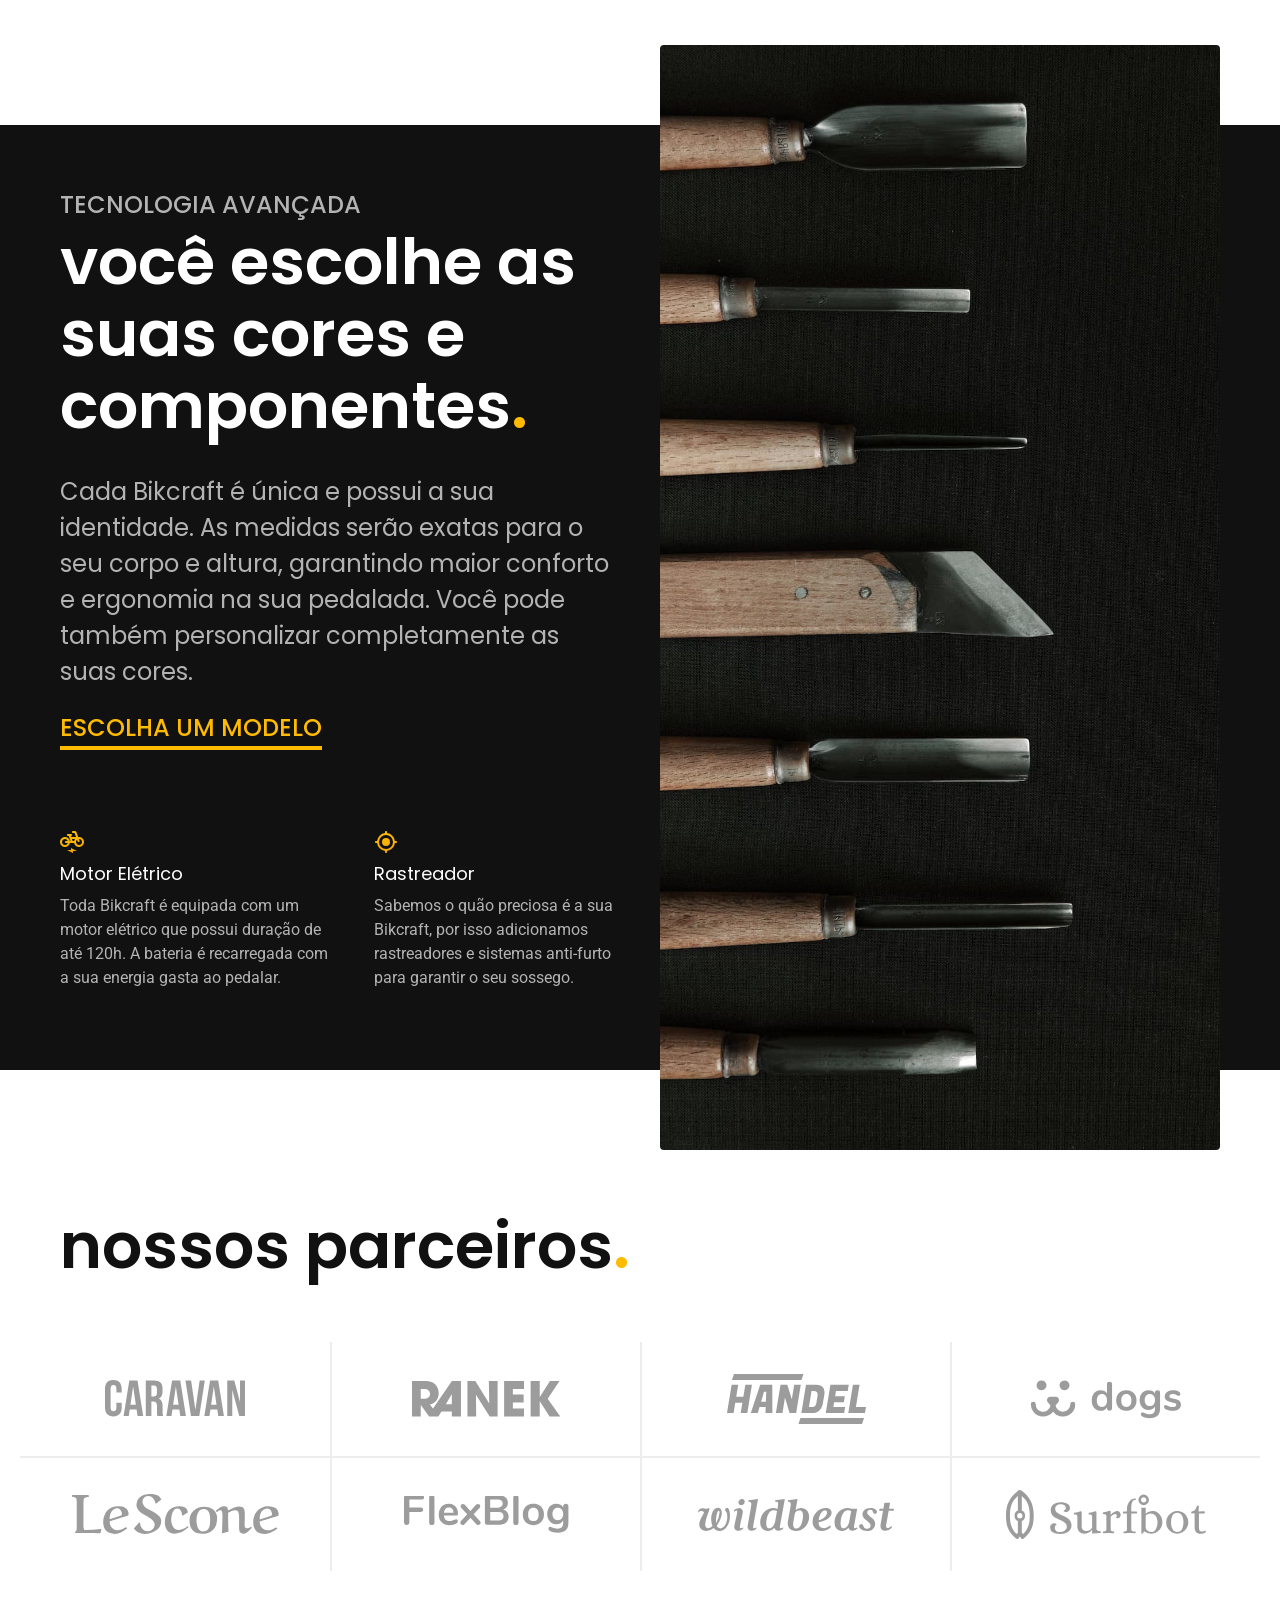
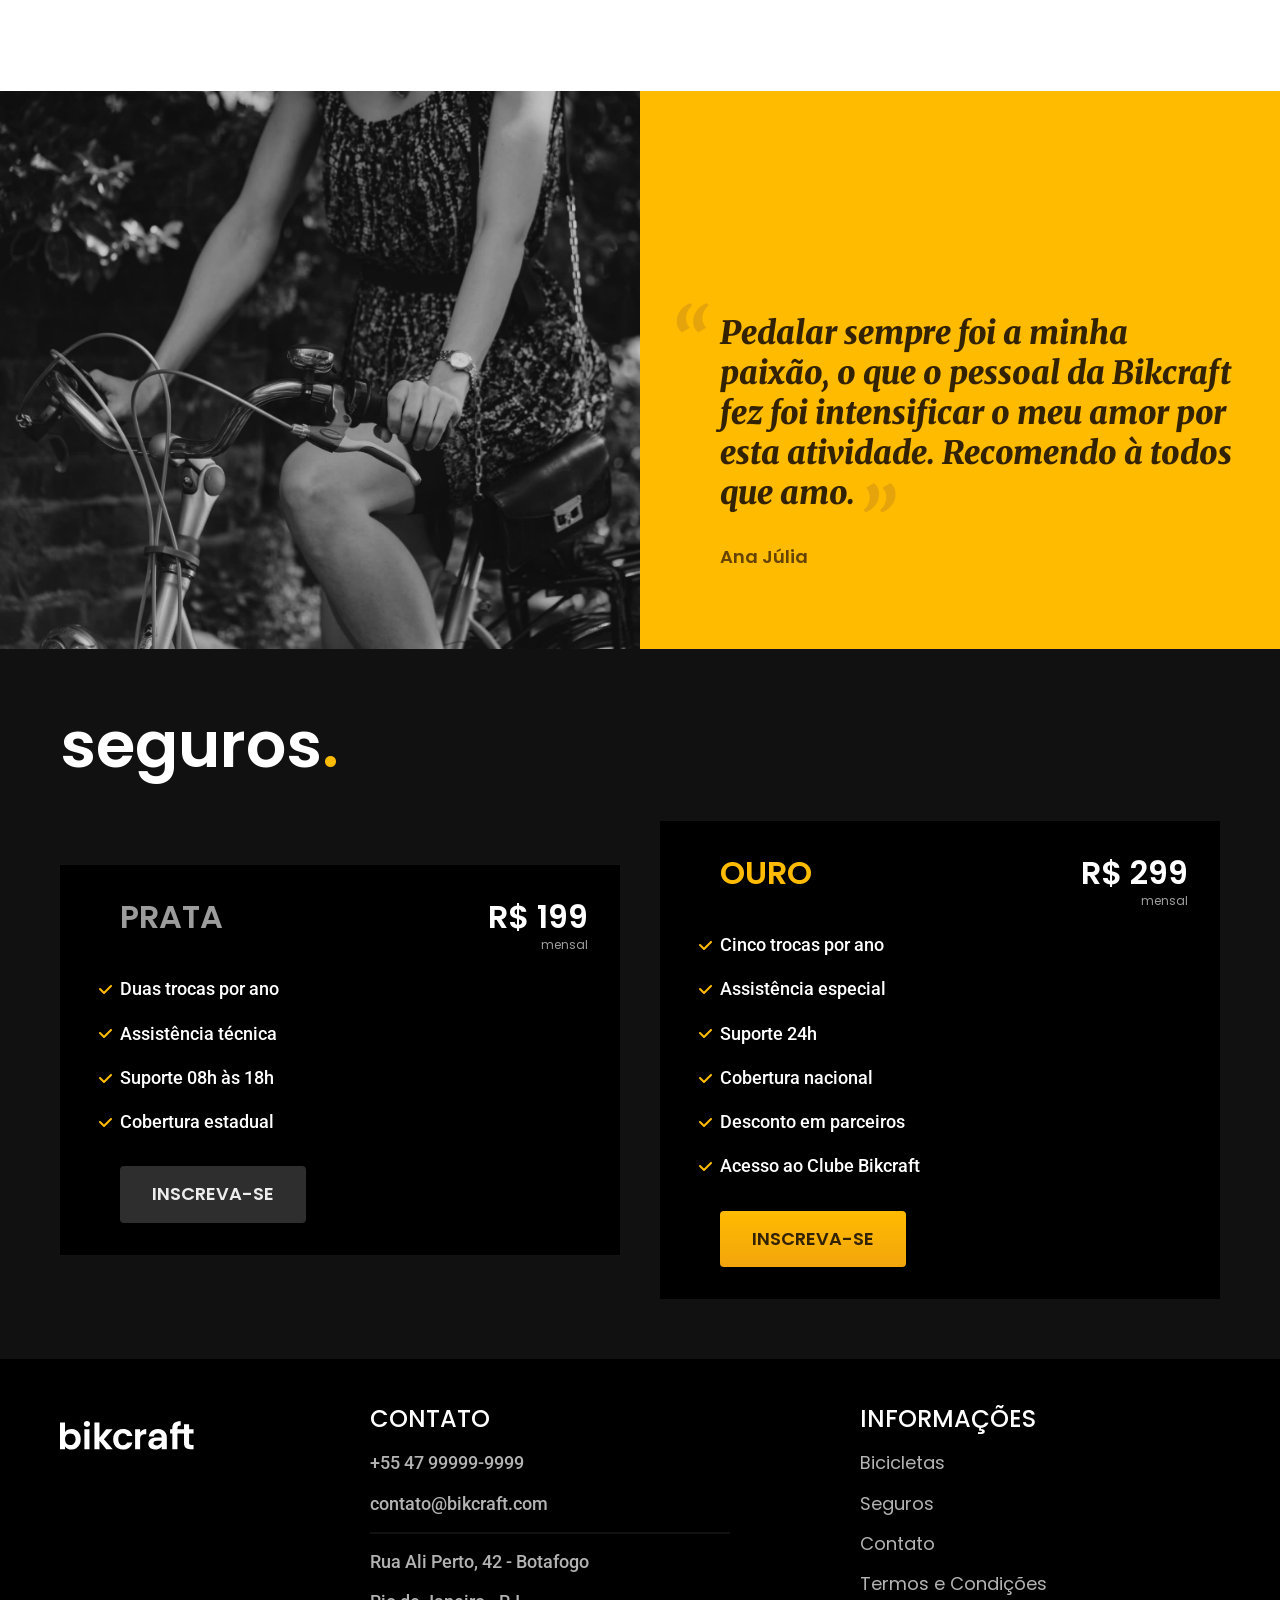
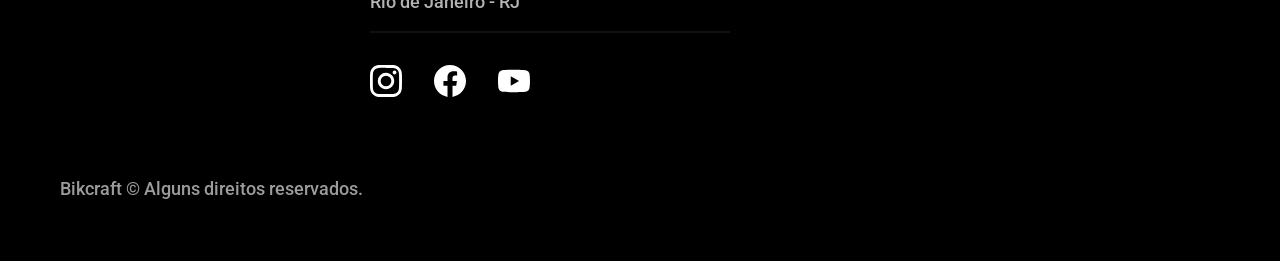
==== commit 00f24e75: "1018 Footer" ====
--- a/projeto-bikcraft-feito-por-mim/index.html
+++ b/projeto-bikcraft-feito-por-mim/index.html
@@ -172,6 +172,44 @@
     </div>
 </article>
 
+<footer class="footer-bg">
+    <div class="footer container">
+        <img src="./img/bikcraft.svg" alt="">
+        <div class="footer-contato">
+            <h3 class="font-2-l-b cor-0">Contato</h3>
+            <ul class="font-2-m cor-5">
+                <li><a href="tel:+5547999999999">+55 47 99999-9999</a></li>
+                <li><a href="mailto:contato@bikcraft.com">contato@bikcraft.com</a></li>
+                <li>Rua Ali Perto, 42 - Botafogo</li>
+                <li>Rio de Janeiro - RJ</li>
+            </ul>
+            <div class="footer-redes">
+                <a href="#">
+                    <img src="./img/redes/instagram.svg" alt="Instagram">
+                </a>
+                <a href="#">
+                    <img src="./img/redes/facebook.svg" alt="Facebook">
+                </a>
+                <a href="#">
+                    <img src="./img/redes/youtube.svg" alt="Youtube">
+                </a>
+            </div>
+        </div>
+        <div class="footer-info">
+            <h3 class="font-2-l-b cor-0">Informações</h3>
+            <nav>
+                <ul class="font-1-m cor-5">
+                    <li><a href="./bicicletas.html">Bicicletas</a></li>
+                    <li><a href="./seguros.html">Seguros</a></li>
+                    <li><a href="./contato.html">Contato</a></li>
+                    <li><a href="./termos.html">Termos e Condições</a></li>
+                </ul>
+            </nav>
+        </div>
+        <p class="font-2-m cor-6 footer-copy">Bikcraft © Alguns direitos reservados.</p>
+    </div>
+</footer>
+
 <body>
 </body>
 
--- a/projeto-bikcraft-feito-por-mim/css/style.css
+++ b/projeto-bikcraft-feito-por-mim/css/style.css
@@ -2,7 +2,9 @@
 @import url(./utilidades/tipografia.css);
 @import url(./utilidades/cores.css);
 
+/* GLOBAL */
 @import url(./global/header.css);
+@import url(./global/footer.css);
 
 /* UTILIDADES */
 @import url(./utilidades/componente.css);
